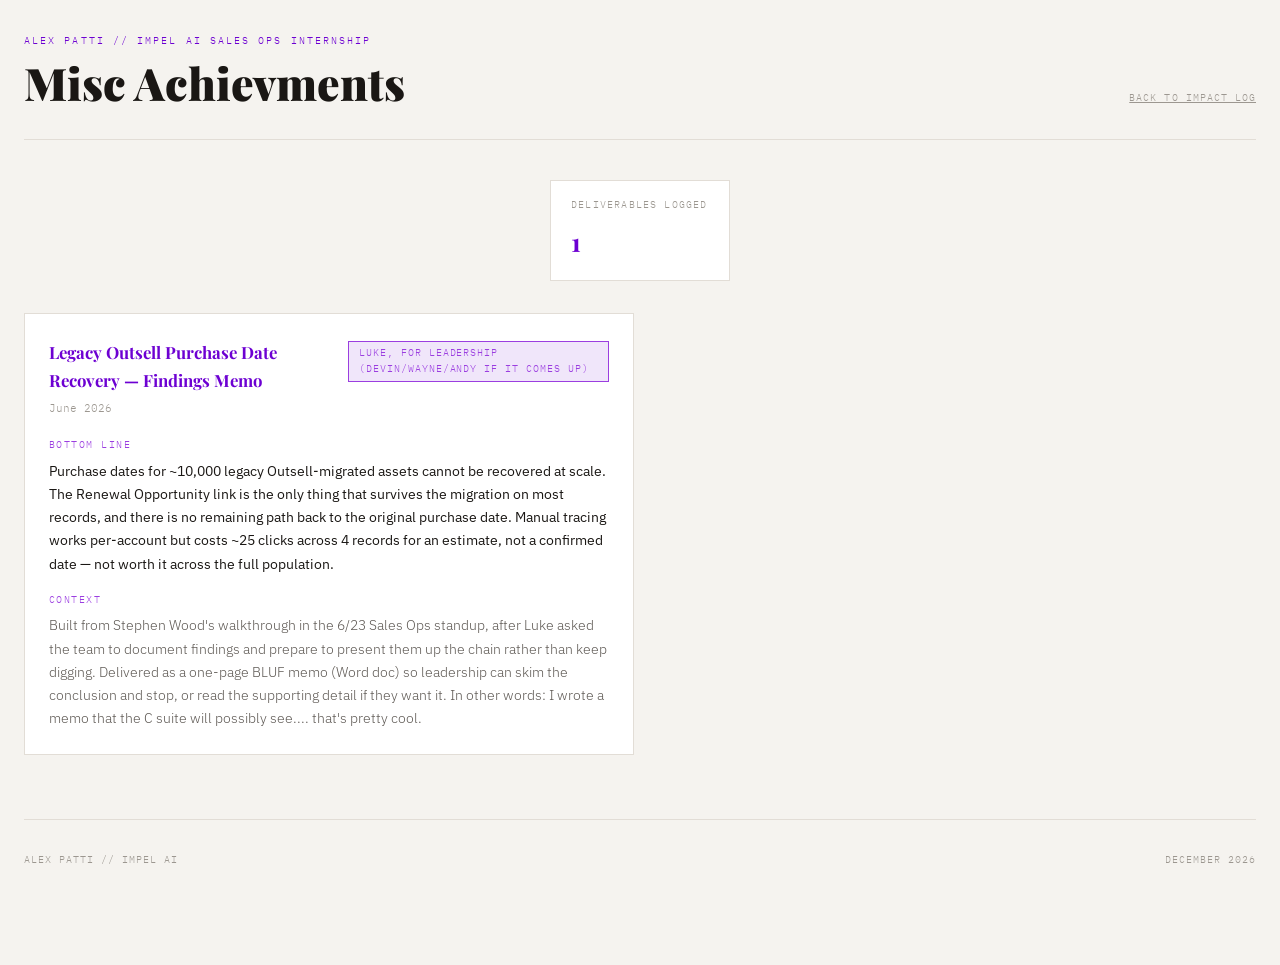
==== deliverables.html @ 8d57edb6 "initial commit" ====
<!DOCTYPE html>
<html lang="en">
<head>
<meta charset="UTF-8">
<meta name="viewport" content="width=device-width, initial-scale=1.0">
<title>Impel // Misc Achievments</title>
<link href="https://fonts.googleapis.com/css2?family=Playfair+Display:wght@400;700;900&family=IBM+Plex+Mono:wght@300;400;500&family=IBM+Plex+Sans:wght@300;400;500&display=swap" rel="stylesheet">
<style>
  :root {
    --bg: #F5F3EF;
    --surface: #FFFFFF;
    --border: #E2DDD6;
    --border-strong: #C9C3BA;
    --accent: #6D00D2;
    --accent-dim: #9B3EE0;
    --accent-light: #F0E6FA;
    --text: #1A1714;
    --text-muted: #5C5752;
    --text-dim: #9C9790;
    --green: #1A7A45;
    --green-bg: #EAF5EF;
    --amber: #9A6200;
    --amber-bg: #FDF3DC;
    --red: #B83030;
  }
  * { margin: 0; padding: 0; box-sizing: border-box; }
  body {
    background: var(--bg);
    color: var(--text);
    font-family: 'IBM Plex Sans', sans-serif;
    font-weight: 300;
    line-height: 1.7;
    padding: 2rem 1.5rem 6rem;
    max-width: 1500px;
    margin: 0 auto;
  }
  .header {
    border-bottom: 1px solid var(--border);
    padding-bottom: 2rem;
    margin-bottom: 2.5rem;
    display: flex;
    justify-content: space-between;
    align-items: flex-end;
  }
  .label {
    font-family: 'IBM Plex Mono', monospace;
    font-size: 0.65rem;
    letter-spacing: 0.2em;
    color: var(--accent);
    text-transform: uppercase;
    margin-bottom: 0.5rem;
  }
  h1 {
    font-family: 'Playfair Display', serif;
    font-size: clamp(1.8rem, 5vw, 2.8rem);
    font-weight: 900;
    line-height: 1.1;
    color: var(--text);
  }
  .back-link {
    font-family: 'IBM Plex Mono', monospace;
    font-size: 0.65rem;
    letter-spacing: 0.1em;
    text-transform: uppercase;
    color: var(--text-dim);
    text-decoration: underline;
  }
  .back-link:hover { color: var(--accent); }
  .totals-bar {
    display: flex;
    justify-content: center;
    gap: 0.75rem;
    margin-bottom: 2rem;
  }
  .total-card {
    background: var(--surface);
    border: 1px solid var(--border);
    padding: 1rem 1.25rem;
    width: 180px;
  }
  .total-card .tl {
    font-family: 'IBM Plex Mono', monospace;
    font-size: 0.62rem;
    letter-spacing: 0.12em;
    text-transform: uppercase;
    color: var(--text-dim);
    margin-bottom: 0.4rem;
  }
  .total-card .tv {
    font-family: 'Playfair Display', serif;
    font-size: 1.6rem;
    font-weight: 700;
    color: var(--accent);
  }
  #entries-list {
    display: grid;
    grid-template-columns: 1fr 1fr;
    gap: 0.75rem;
  }
  .empty-state {
    grid-column: 1 / -1;
    text-align: center;
    padding: 3rem 0;
    font-family: 'IBM Plex Mono', monospace;
    font-size: 0.72rem;
    color: var(--text-dim);
    letter-spacing: 0.1em;
    border: 1px dashed var(--border);
    background: var(--surface);
  }
  .entry {
    background: var(--surface);
    border: 1px solid var(--border);
    padding: 1.5rem;
    transition: border-color 0.2s, box-shadow 0.2s;
  }
  .entry:hover {
    border-color: var(--accent-dim);
    box-shadow: 0 0 0 3px var(--accent-light);
  }
  .entry-head {
    display: flex;
    justify-content: space-between;
    align-items: flex-start;
    margin-bottom: 1.25rem;
  }
  .entry-name {
    font-family: 'Playfair Display', serif;
    font-size: 1.05rem;
    font-weight: 700;
    color: var(--accent);
  }
  .entry-date {
    font-family: 'IBM Plex Mono', monospace;
    font-size: 0.68rem;
    color: var(--text-dim);
    margin-top: 0.25rem;
  }
  .status-badge {
    font-family: 'IBM Plex Mono', monospace;
    font-size: 0.6rem;
    letter-spacing: 0.1em;
    text-transform: uppercase;
    padding: 0.2rem 0.6rem;
    flex-shrink: 1;
    min-width: 0;
    margin-left: 1rem;
    margin-top: 0.2rem;
    border: 1px solid var(--accent-dim);
    color: var(--accent-dim);
    background: var(--accent-light);
    white-space: normal;
    text-align: left;
  }
  .field { margin-bottom: 1rem; }
  .field:last-of-type { margin-bottom: 0; }
  .field-label {
    font-family: 'IBM Plex Mono', monospace;
    font-size: 0.62rem;
    letter-spacing: 0.15em;
    text-transform: uppercase;
    color: var(--accent-dim);
    margin-bottom: 0.35rem;
  }
  .field-val {
    font-size: 0.88rem;
    color: var(--text-muted);
    line-height: 1.65;
  }
  .field-val.highlight {
    color: var(--text);
    font-weight: 400;
  }
  .footer {
    margin-top: 4rem;
    padding-top: 2rem;
    border-top: 1px solid var(--border);
    font-family: 'IBM Plex Mono', monospace;
    font-size: 0.62rem;
    color: var(--text-dim);
    letter-spacing: 0.1em;
    display: flex;
    justify-content: space-between;
  }
  .footer-right {
    display: flex;
    gap: 1rem;
    align-items: center;
  }
  .footer-link {
    color: var(--text-dim);
    text-decoration: underline;
    font-family: 'IBM Plex Mono', monospace;
    font-size: 0.62rem;
    letter-spacing: 0.1em;
  }
  .footer-link:hover { color: var(--accent); }
  @media (max-width: 600px) {
    #entries-list { grid-template-columns: 1fr; }
    .totals-bar { flex-direction: column; align-items: center; }
    .header { flex-direction: column; align-items: flex-start; gap: 0.5rem; }
    .footer { flex-direction: column; gap: 0.5rem; }
  }
</style>
</head>
<body>
<div class="header">
  <div>
    <div class="label">Alex Patti // Impel AI Sales Ops Internship</div>
    <h1>Misc Achievments</h1>
  </div>
  <a class="back-link" href="index.html">Back to impact log</a>
</div>
<div class="totals-bar">
  <div class="total-card">
    <div class="tl">Deliverables logged</div>
    <div class="tv" id="stat-count">0</div>
  </div>
</div>
<div id="entries-list">
  <div class="empty-state">Loading…</div>
</div>
<div class="footer">
  <span>ALEX PATTI // IMPEL AI</span>
  <div class="footer-right">
    <span id="footer-date"></span>
  </div>
</div>
<script>
function escHtml(str) {
  return String(str)
    .replace(/&/g, '&amp;')
    .replace(/</g, '&lt;')
    .replace(/>/g, '&gt;')
    .replace(/"/g, '&quot;')
    .replace(/'/g, '&#39;');
}
function render(entries) {
  const list = document.getElementById('entries-list');
  list.innerHTML = '';
  if (entries.length === 0) {
    list.innerHTML = '<div class="empty-state">No deliverables logged yet</div>';
  }
  entries.forEach(e => {
    const div = document.createElement('div');
    div.className = 'entry';
    div.innerHTML = `
      <div class="entry-head">
        <div>
          <div class="entry-name">${escHtml(e.name)}</div>
          <div class="entry-date">${escHtml(e.date || '')}</div>
        </div>
        <span class="status-badge">${escHtml(e.audience || '')}</span>
      </div>
      <div class="field">
        <div class="field-label">Bottom line</div>
        <div class="field-val highlight">${escHtml(e.summary)}</div>
      </div>
      <div class="field">
        <div class="field-label">Context</div>
        <div class="field-val">${escHtml(e.context)}</div>
      </div>
    `;
    list.appendChild(div);
  });
  document.getElementById('stat-count').textContent = entries.length;
  document.getElementById('footer-date').textContent = new Date().toLocaleDateString('en-US', { month: 'long', year: 'numeric' }).toUpperCase();
}
fetch('data.json')
  .then(res => res.json())
  .then(data => render(data.deliverables || []))
  .catch(err => {
    document.getElementById('entries-list').innerHTML = '<div class="empty-state">Could not load data.json</div>';
    console.error(err);
  });
</script>
</body>
</html>
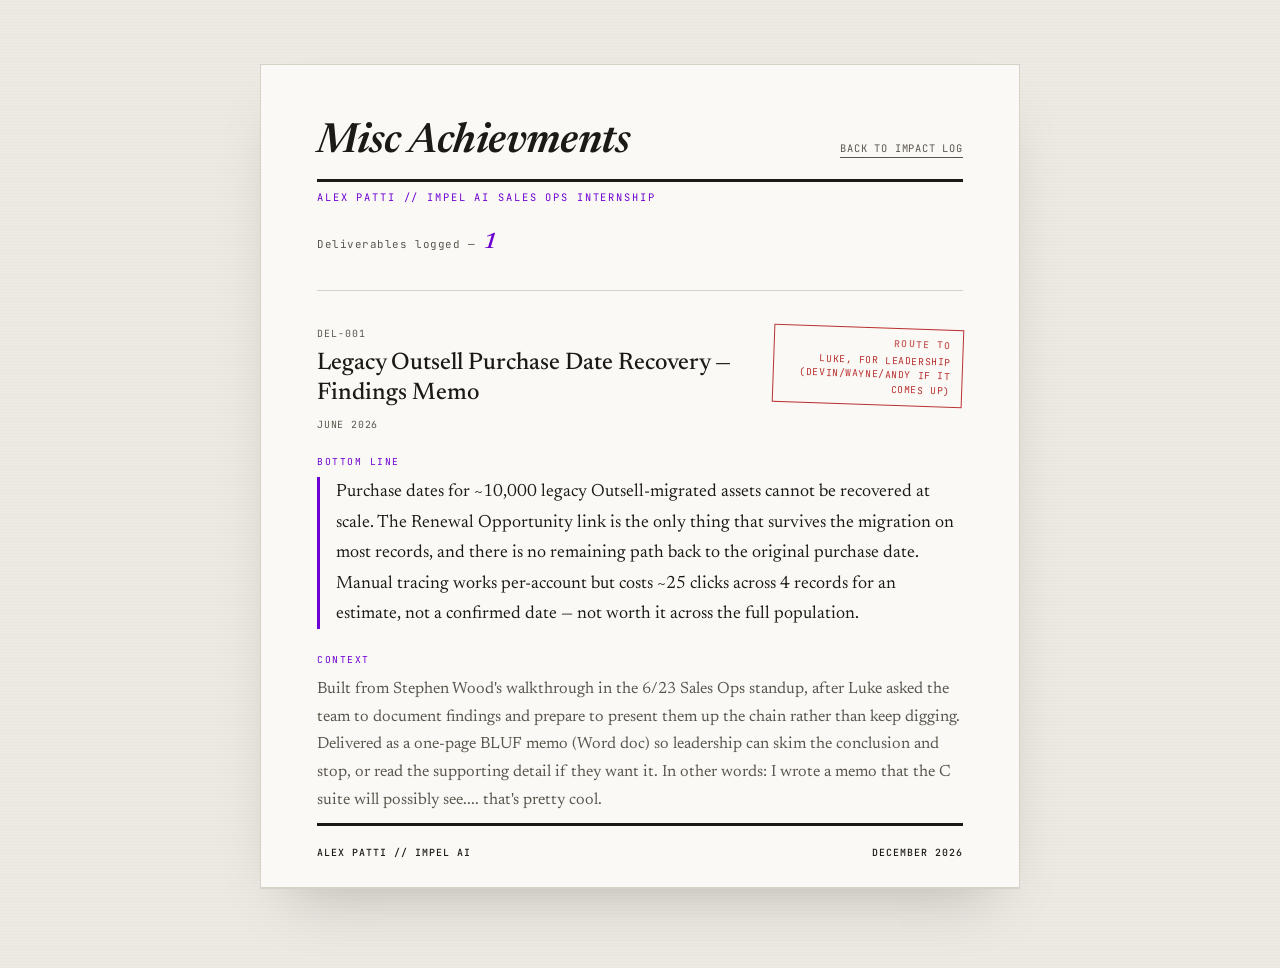
==== commit 87d8d89a: "Updated Misc Achievments page. Redesigned it." ====
--- a/deliverables.html
+++ b/deliverables.html
@@ -4,226 +4,241 @@
 <meta charset="UTF-8">
 <meta name="viewport" content="width=device-width, initial-scale=1.0">
 <title>Impel // Misc Achievments</title>
-<link href="https://fonts.googleapis.com/css2?family=Playfair+Display:wght@400;700;900&family=IBM+Plex+Mono:wght@300;400;500&family=IBM+Plex+Sans:wght@300;400;500&display=swap" rel="stylesheet">
+<link href="https://fonts.googleapis.com/css2?family=Newsreader:ital,opsz,wght@0,72,400;0,72,500;0,72,600;1,72,400;1,72,500&family=JetBrains+Mono:wght@400;500;600;700&display=swap" rel="stylesheet">
 <style>
   :root {
-    --bg: #F5F3EF;
-    --surface: #FFFFFF;
-    --border: #E2DDD6;
-    --border-strong: #C9C3BA;
+    --bg: #EDEAE3;
+    --paper: #FBF9F5;
+    --ink: #1C1A17;
+    --ink-soft: #5A564E;
+    --rule: #D8D2C6;
     --accent: #6D00D2;
-    --accent-dim: #9B3EE0;
-    --accent-light: #F0E6FA;
-    --text: #1A1714;
-    --text-muted: #5C5752;
-    --text-dim: #9C9790;
-    --green: #1A7A45;
-    --green-bg: #EAF5EF;
-    --amber: #9A6200;
-    --amber-bg: #FDF3DC;
-    --red: #B83030;
+    --stamp: #B83030;
   }
   * { margin: 0; padding: 0; box-sizing: border-box; }
+ 
   body {
     background: var(--bg);
-    color: var(--text);
-    font-family: 'IBM Plex Sans', sans-serif;
-    font-weight: 300;
-    line-height: 1.7;
-    padding: 2rem 1.5rem 6rem;
-    max-width: 1500px;
+    background-image:
+      repeating-linear-gradient(0deg, rgba(0,0,0,0.015) 0px, rgba(0,0,0,0.015) 1px, transparent 1px, transparent 3px);
+    color: var(--ink);
+    font-family: 'Newsreader', serif;
+    font-weight: 400;
+    padding: 4rem 1.5rem 5rem;
+  }
+ 
+  .sheet {
+    max-width: 760px;
     margin: 0 auto;
-  }
-  .header {
-    border-bottom: 1px solid var(--border);
-    padding-bottom: 2rem;
-    margin-bottom: 2.5rem;
+    background: var(--paper);
+    border: 1px solid var(--rule);
+    box-shadow: 0 1px 0 var(--rule), 0 30px 60px -30px rgba(0,0,0,0.25);
+    padding: 3.5rem 3.5rem 0;
+    position: relative;
+  }
+ 
+  /* Masthead */
+  .masthead {
     display: flex;
     justify-content: space-between;
-    align-items: flex-end;
-  }
+    align-items: baseline;
+    border-bottom: 3px solid var(--ink);
+    padding-bottom: 1rem;
+    margin-bottom: 0.5rem;
+  }
+  .masthead h1 {
+    font-size: clamp(2rem, 6vw, 2.6rem);
+    font-weight: 600;
+    font-style: italic;
+    letter-spacing: -0.01em;
+  }
+  .back-link {
+    font-family: 'JetBrains Mono', monospace;
+    font-size: 0.65rem;
+    letter-spacing: 0.08em;
+    text-transform: uppercase;
+    color: var(--ink-soft);
+    text-decoration: none;
+    border-bottom: 1px solid var(--ink-soft);
+    padding-bottom: 2px;
+    white-space: nowrap;
+    margin-left: 2rem;
+  }
+  .back-link:hover { color: var(--accent); border-color: var(--accent); }
+ 
   .label {
-    font-family: 'IBM Plex Mono', monospace;
+    font-family: 'JetBrains Mono', monospace;
     font-size: 0.65rem;
-    letter-spacing: 0.2em;
+    letter-spacing: 0.18em;
+    text-transform: uppercase;
     color: var(--accent);
-    text-transform: uppercase;
-    margin-bottom: 0.5rem;
-  }
-  h1 {
-    font-family: 'Playfair Display', serif;
-    font-size: clamp(1.8rem, 5vw, 2.8rem);
-    font-weight: 900;
-    line-height: 1.1;
-    color: var(--text);
-  }
-  .back-link {
-    font-family: 'IBM Plex Mono', monospace;
-    font-size: 0.65rem;
-    letter-spacing: 0.1em;
-    text-transform: uppercase;
-    color: var(--text-dim);
-    text-decoration: underline;
-  }
-  .back-link:hover { color: var(--accent); }
-  .totals-bar {
-    display: flex;
-    justify-content: center;
-    gap: 0.75rem;
-    margin-bottom: 2rem;
-  }
-  .total-card {
-    background: var(--surface);
-    border: 1px solid var(--border);
-    padding: 1rem 1.25rem;
-    width: 180px;
-  }
-  .total-card .tl {
-    font-family: 'IBM Plex Mono', monospace;
-    font-size: 0.62rem;
-    letter-spacing: 0.12em;
-    text-transform: uppercase;
-    color: var(--text-dim);
-    margin-bottom: 0.4rem;
-  }
-  .total-card .tv {
-    font-family: 'Playfair Display', serif;
-    font-size: 1.6rem;
-    font-weight: 700;
+    margin-bottom: 1.75rem;
+  }
+ 
+  /* Tally line */
+  .tally {
+    font-family: 'JetBrains Mono', monospace;
+    font-size: 0.68rem;
+    letter-spacing: 0.05em;
+    color: var(--ink-soft);
+    display: flex;
+    align-items: baseline;
+    gap: 0.5rem;
+    padding-bottom: 2.25rem;
+    margin-bottom: 2.25rem;
+    border-bottom: 1px solid var(--rule);
+  }
+  .tally .num {
+    font-family: 'Newsreader', serif;
+    font-style: italic;
+    font-weight: 600;
+    font-size: 1.4rem;
     color: var(--accent);
   }
-  #entries-list {
-    display: grid;
-    grid-template-columns: 1fr 1fr;
-    gap: 0.75rem;
-  }
-  .empty-state {
-    grid-column: 1 / -1;
-    text-align: center;
-    padding: 3rem 0;
-    font-family: 'IBM Plex Mono', monospace;
-    font-size: 0.72rem;
-    color: var(--text-dim);
-    letter-spacing: 0.1em;
-    border: 1px dashed var(--border);
-    background: var(--surface);
-  }
+ 
+  /* Entries */
+  #entries-list { display: flex; flex-direction: column; }
+ 
   .entry {
-    background: var(--surface);
-    border: 1px solid var(--border);
-    padding: 1.5rem;
-    transition: border-color 0.2s, box-shadow 0.2s;
-  }
-  .entry:hover {
-    border-color: var(--accent-dim);
-    box-shadow: 0 0 0 3px var(--accent-light);
-  }
-  .entry-head {
+    position: relative;
+    padding-bottom: 2.75rem;
+    margin-bottom: 2.75rem;
+    border-bottom: 1px solid var(--rule);
+  }
+  .entry:last-child { border-bottom: none; margin-bottom: 0; padding-bottom: 0.5rem; }
+ 
+  .entry-top {
     display: flex;
     justify-content: space-between;
     align-items: flex-start;
-    margin-bottom: 1.25rem;
-  }
-  .entry-name {
-    font-family: 'Playfair Display', serif;
-    font-size: 1.05rem;
-    font-weight: 700;
-    color: var(--accent);
-  }
-  .entry-date {
-    font-family: 'IBM Plex Mono', monospace;
-    font-size: 0.68rem;
-    color: var(--text-dim);
-    margin-top: 0.25rem;
-  }
-  .status-badge {
-    font-family: 'IBM Plex Mono', monospace;
-    font-size: 0.6rem;
-    letter-spacing: 0.1em;
-    text-transform: uppercase;
-    padding: 0.2rem 0.6rem;
-    flex-shrink: 1;
-    min-width: 0;
-    margin-left: 1rem;
-    margin-top: 0.2rem;
-    border: 1px solid var(--accent-dim);
-    color: var(--accent-dim);
-    background: var(--accent-light);
-    white-space: normal;
-    text-align: left;
-  }
-  .field { margin-bottom: 1rem; }
-  .field:last-of-type { margin-bottom: 0; }
-  .field-label {
-    font-family: 'IBM Plex Mono', monospace;
-    font-size: 0.62rem;
-    letter-spacing: 0.15em;
-    text-transform: uppercase;
-    color: var(--accent-dim);
-    margin-bottom: 0.35rem;
-  }
-  .field-val {
-    font-size: 0.88rem;
-    color: var(--text-muted);
-    line-height: 1.65;
-  }
-  .field-val.highlight {
-    color: var(--text);
-    font-weight: 400;
-  }
-  .footer {
-    margin-top: 4rem;
-    padding-top: 2rem;
-    border-top: 1px solid var(--border);
-    font-family: 'IBM Plex Mono', monospace;
-    font-size: 0.62rem;
-    color: var(--text-dim);
-    letter-spacing: 0.1em;
-    display: flex;
-    justify-content: space-between;
-  }
-  .footer-right {
-    display: flex;
-    gap: 1rem;
-    align-items: center;
-  }
-  .footer-link {
-    color: var(--text-dim);
-    text-decoration: underline;
-    font-family: 'IBM Plex Mono', monospace;
+    gap: 1.5rem;
+    margin-bottom: 1.5rem;
+  }
+  .entry-id {
+    font-family: 'JetBrains Mono', monospace;
     font-size: 0.62rem;
     letter-spacing: 0.1em;
-  }
-  .footer-link:hover { color: var(--accent); }
+    color: var(--ink-soft);
+    text-transform: uppercase;
+    margin-bottom: 0.5rem;
+  }
+  .entry-name {
+    font-size: 1.5rem;
+    font-weight: 500;
+    line-height: 1.25;
+    color: var(--ink);
+  }
+  .entry-date {
+    font-family: 'JetBrains Mono', monospace;
+    font-size: 0.62rem;
+    letter-spacing: 0.08em;
+    color: var(--ink-soft);
+    text-transform: uppercase;
+    margin-top: 0.6rem;
+  }
+ 
+  .stamp {
+    flex-shrink: 0;
+    font-family: 'JetBrains Mono', monospace;
+    font-size: 0.6rem;
+    letter-spacing: 0.06em;
+    text-transform: uppercase;
+    color: var(--stamp);
+    border: 1.5px solid var(--stamp);
+    padding: 0.5rem 0.7rem;
+    text-align: right;
+    line-height: 1.5;
+    transform: rotate(2deg);
+    max-width: 190px;
+    white-space: normal;
+  }
+  .stamp::before {
+    content: 'ROUTE TO';
+    display: block;
+    font-weight: 700;
+    letter-spacing: 0.12em;
+    margin-bottom: 0.15rem;
+    opacity: 0.7;
+  }
+ 
+  .field { margin-bottom: 1.5rem; }
+  .field:last-child { margin-bottom: 0; }
+  .field-label {
+    font-family: 'JetBrains Mono', monospace;
+    font-size: 0.6rem;
+    letter-spacing: 0.16em;
+    text-transform: uppercase;
+    color: var(--accent);
+    margin-bottom: 0.6rem;
+  }
+  .field-val {
+    font-size: 1.02rem;
+    line-height: 1.7;
+    color: var(--ink-soft);
+  }
+  .field-val.highlight {
+    font-size: 1.12rem;
+    color: var(--ink);
+    padding-left: 1rem;
+    border-left: 3px solid var(--accent);
+  }
+ 
+  .empty-state {
+    text-align: center;
+    padding: 3rem 0 3.5rem;
+    font-family: 'JetBrains Mono', monospace;
+    font-size: 0.7rem;
+    letter-spacing: 0.08em;
+    color: var(--ink-soft);
+    text-transform: uppercase;
+  }
+ 
+  /* Footer */
+  .footer {
+    border-top: 3px solid var(--ink);
+    padding: 1.25rem 0 1.75rem;
+    font-family: 'JetBrains Mono', monospace;
+    font-size: 0.62rem;
+    letter-spacing: 0.1em;
+    color: var(--ink-soft);
+    display: flex;
+    justify-content: space-between;
+    text-transform: uppercase;
+  }
+  .footer span:first-child { color: var(--ink); font-weight: 500; }
+ 
   @media (max-width: 600px) {
-    #entries-list { grid-template-columns: 1fr; }
-    .totals-bar { flex-direction: column; align-items: center; }
-    .header { flex-direction: column; align-items: flex-start; gap: 0.5rem; }
-    .footer { flex-direction: column; gap: 0.5rem; }
+    body { padding: 2rem 0.75rem 3rem; }
+    .sheet { padding: 2rem 1.25rem 0; }
+    .masthead { flex-direction: column; align-items: flex-start; gap: 0.75rem; }
+    .back-link { margin-left: 0; }
+    .entry-top { flex-direction: column; }
+    .stamp { transform: none; max-width: none; text-align: left; }
   }
 </style>
 </head>
 <body>
-<div class="header">
-  <div>
-    <div class="label">Alex Patti // Impel AI Sales Ops Internship</div>
+<div class="sheet">
+  <div class="masthead">
     <h1>Misc Achievments</h1>
-  </div>
-  <a class="back-link" href="index.html">Back to impact log</a>
-</div>
-<div class="totals-bar">
-  <div class="total-card">
-    <div class="tl">Deliverables logged</div>
-    <div class="tv" id="stat-count">0</div>
-  </div>
-</div>
-<div id="entries-list">
-  <div class="empty-state">Loading…</div>
-</div>
-<div class="footer">
-  <span>ALEX PATTI // IMPEL AI</span>
-  <div class="footer-right">
-    <span id="footer-date"></span>
+    <a class="back-link" href="index.html">Back to impact log</a>
+  </div>
+  <div class="label">Alex Patti // Impel AI Sales Ops Internship</div>
+ 
+  <div class="tally">
+    <span>Deliverables logged —</span>
+    <span class="num" id="stat-count">0</span>
+  </div>
+ 
+  <div id="entries-list">
+    <div class="empty-state">Loading…</div>
+  </div>
+ 
+  <div class="footer">
+    <span>ALEX PATTI // IMPEL AI</span>
+    <div class="footer-right">
+      <span id="footer-date"></span>
+    </div>
   </div>
 </div>
 <script>
@@ -245,12 +260,13 @@
     const div = document.createElement('div');
     div.className = 'entry';
     div.innerHTML = `
-      <div class="entry-head">
+      <div class="entry-top">
         <div>
+          <div class="entry-id">${escHtml(e.id || '')}</div>
           <div class="entry-name">${escHtml(e.name)}</div>
           <div class="entry-date">${escHtml(e.date || '')}</div>
         </div>
-        <span class="status-badge">${escHtml(e.audience || '')}</span>
+        <div class="stamp">${escHtml(e.audience || '')}</div>
       </div>
       <div class="field">
         <div class="field-label">Bottom line</div>
@@ -275,4 +291,4 @@
   });
 </script>
 </body>
-</html>
+</html>
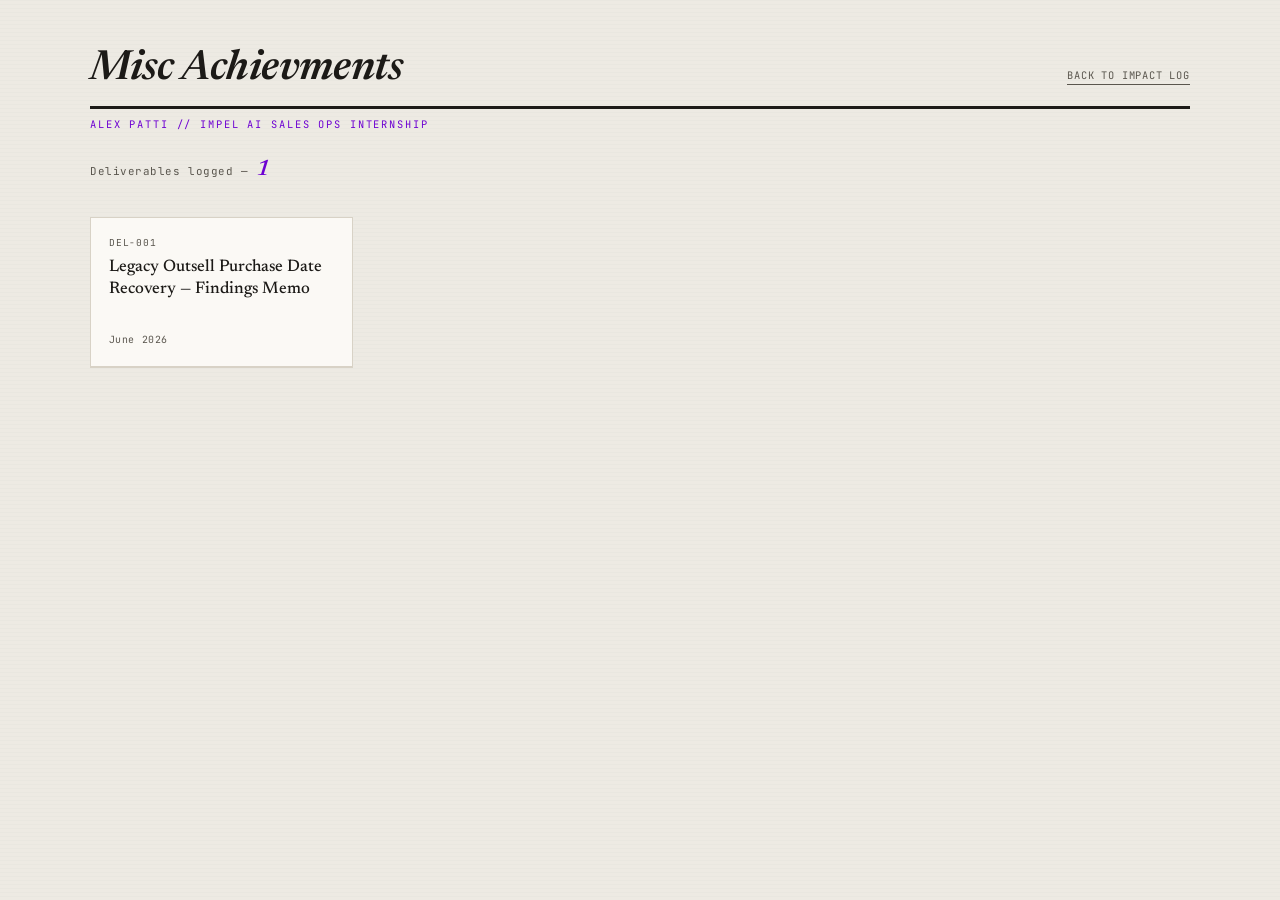
==== commit 5d139738: "Updated Misc Achievments page and should have fully squashed the scrolling bug" ====
--- a/deliverables.html
+++ b/deliverables.html
@@ -7,7 +7,8 @@
 <link href="https://fonts.googleapis.com/css2?family=Newsreader:ital,opsz,wght@0,72,400;0,72,500;0,72,600;1,72,400;1,72,500&family=JetBrains+Mono:wght@400;500;600;700&display=swap" rel="stylesheet">
 <style>
   :root {
-    --bg: #EDEAE3;
+    --bg-a: #EDEAE3;
+    --bg-b: #E9E7E0;
     --paper: #FBF9F5;
     --ink: #1C1A17;
     --ink-soft: #5A564E;
@@ -17,27 +18,29 @@
   }
   * { margin: 0; padding: 0; box-sizing: border-box; }
  
+  html, body {
+    background: var(--bg-a);
+    background-image: repeating-linear-gradient(
+      0deg,
+      var(--bg-a) 0px, var(--bg-a) 3px,
+      var(--bg-b) 3px, var(--bg-b) 4px
+    );
+  }
+ 
   body {
-    background: var(--bg);
-    background-image:
-      repeating-linear-gradient(0deg, rgba(0,0,0,0.015) 0px, rgba(0,0,0,0.015) 1px, transparent 1px, transparent 3px);
     color: var(--ink);
     font-family: 'Newsreader', serif;
     font-weight: 400;
-    padding: 4rem 1.5rem 5rem;
-  }
- 
-  .sheet {
-    max-width: 760px;
+    padding: 3rem 1.5rem 5rem;
+    min-height: 100vh;
+  }
+ 
+  .page {
+    max-width: 1100px;
     margin: 0 auto;
-    background: var(--paper);
-    border: 1px solid var(--rule);
-    box-shadow: 0 1px 0 var(--rule), 0 30px 60px -30px rgba(0,0,0,0.25);
-    padding: 3.5rem 3.5rem 0;
-    position: relative;
-  }
- 
-  /* Masthead */
+  }
+ 
+  /* ---------- Top header (page-level, sits above the grid) ---------- */
   .masthead {
     display: flex;
     justify-content: space-between;
@@ -47,7 +50,7 @@
     margin-bottom: 0.5rem;
   }
   .masthead h1 {
-    font-size: clamp(2rem, 6vw, 2.6rem);
+    font-size: clamp(1.9rem, 5vw, 2.6rem);
     font-weight: 600;
     font-style: italic;
     letter-spacing: -0.01em;
@@ -75,7 +78,6 @@
     margin-bottom: 1.75rem;
   }
  
-  /* Tally line */
   .tally {
     font-family: 'JetBrains Mono', monospace;
     font-size: 0.68rem;
@@ -84,9 +86,7 @@
     display: flex;
     align-items: baseline;
     gap: 0.5rem;
-    padding-bottom: 2.25rem;
     margin-bottom: 2.25rem;
-    border-bottom: 1px solid var(--rule);
   }
   .tally .num {
     font-family: 'Newsreader', serif;
@@ -96,45 +96,161 @@
     color: var(--accent);
   }
  
-  /* Entries */
-  #entries-list { display: flex; flex-direction: column; }
- 
-  .entry {
-    position: relative;
-    padding-bottom: 2.75rem;
-    margin-bottom: 2.75rem;
-    border-bottom: 1px solid var(--rule);
-  }
-  .entry:last-child { border-bottom: none; margin-bottom: 0; padding-bottom: 0.5rem; }
- 
-  .entry-top {
+  /* ---------- Grid of mini cards ---------- */
+  #entries-grid {
+    display: grid;
+    grid-template-columns: repeat(4, 1fr);
+    gap: 1rem;
+    transition: filter 0.35s ease, opacity 0.35s ease;
+  }
+  #entries-grid.blurred {
+    filter: blur(6px) brightness(0.92);
+    opacity: 0.6;
+    pointer-events: none;
+  }
+ 
+  .empty-state {
+    grid-column: 1 / -1;
+    text-align: center;
+    padding: 3rem 0 3.5rem;
+    font-family: 'JetBrains Mono', monospace;
+    font-size: 0.7rem;
+    letter-spacing: 0.08em;
+    color: var(--ink-soft);
+    text-transform: uppercase;
+  }
+ 
+  .mini-card {
+    background: var(--paper);
+    border: 1px solid var(--rule);
+    padding: 1.1rem 1.1rem 1.25rem;
+    cursor: pointer;
+    text-align: left;
+    font-family: inherit;
+    color: inherit;
+    box-shadow: 0 1px 0 var(--rule);
+    transition: border-color 0.18s ease, box-shadow 0.18s ease, transform 0.18s ease;
+    min-height: 150px;
+    display: flex;
+    flex-direction: column;
+  }
+  .mini-card:hover {
+    border-color: var(--accent);
+    box-shadow: 0 4px 14px -6px rgba(0,0,0,0.25);
+    transform: translateY(-2px);
+  }
+  .mini-card:focus-visible {
+    outline: 2px solid var(--accent);
+    outline-offset: 2px;
+  }
+  .mini-card.is-source {
+    visibility: hidden;
+  }
+  .mini-id {
+    font-family: 'JetBrains Mono', monospace;
+    font-size: 0.6rem;
+    letter-spacing: 0.1em;
+    color: var(--ink-soft);
+    text-transform: uppercase;
+    margin-bottom: 0.55rem;
+  }
+  .mini-name {
+    font-size: 1.05rem;
+    font-weight: 500;
+    line-height: 1.3;
+    color: var(--ink);
+    flex-grow: 1;
+  }
+  .mini-date {
+    font-family: 'JetBrains Mono', monospace;
+    font-size: 0.62rem;
+    letter-spacing: 0.06em;
+    color: var(--ink-soft);
+    margin-top: 0.75rem;
+  }
+ 
+  /* ---------- Backdrop ---------- */
+  .backdrop {
+    position: fixed;
+    inset: 0;
+    background: rgba(28, 26, 23, 0.28);
+    backdrop-filter: blur(2px);
+    opacity: 0;
+    pointer-events: none;
+    transition: opacity 0.3s ease;
+    z-index: 50;
+  }
+  .backdrop.visible {
+    opacity: 1;
+    pointer-events: auto;
+  }
+ 
+  /* ---------- Expanded (detail) card ---------- */
+  .detail-card {
+    position: fixed;
+    z-index: 60;
+    background: var(--paper);
+    border: 1px solid var(--rule);
+    box-shadow: 0 30px 60px -20px rgba(0,0,0,0.35);
+    padding: 2.25rem 2.5rem 1.5rem;
+    overflow: hidden;
+    visibility: hidden;
+  }
+  .detail-card.animating,
+  .detail-card.open {
+    visibility: visible;
+  }
+ 
+  .detail-close {
+    position: absolute;
+    top: 1.1rem;
+    right: 1.1rem;
+    width: 2rem;
+    height: 2rem;
+    border: 1px solid var(--rule);
+    background: var(--paper);
+    color: var(--ink-soft);
+    font-family: 'JetBrains Mono', monospace;
+    font-size: 0.95rem;
+    line-height: 1;
+    cursor: pointer;
+    display: flex;
+    align-items: center;
+    justify-content: center;
+    transition: border-color 0.15s ease, color 0.15s ease;
+  }
+  .detail-close:hover { border-color: var(--accent); color: var(--accent); }
+ 
+  .detail-id {
+    font-family: 'JetBrains Mono', monospace;
+    font-size: 0.62rem;
+    letter-spacing: 0.1em;
+    color: var(--ink-soft);
+    text-transform: uppercase;
+    margin-bottom: 0.5rem;
+  }
+  .detail-name {
+    font-size: 1.5rem;
+    font-weight: 500;
+    line-height: 1.25;
+    color: var(--ink);
+    padding-right: 2.5rem;
+  }
+  .detail-date {
+    font-family: 'JetBrains Mono', monospace;
+    font-size: 0.62rem;
+    letter-spacing: 0.08em;
+    color: var(--ink-soft);
+    text-transform: uppercase;
+    margin-top: 0.6rem;
+  }
+ 
+  .detail-top {
     display: flex;
     justify-content: space-between;
     align-items: flex-start;
     gap: 1.5rem;
     margin-bottom: 1.5rem;
-  }
-  .entry-id {
-    font-family: 'JetBrains Mono', monospace;
-    font-size: 0.62rem;
-    letter-spacing: 0.1em;
-    color: var(--ink-soft);
-    text-transform: uppercase;
-    margin-bottom: 0.5rem;
-  }
-  .entry-name {
-    font-size: 1.5rem;
-    font-weight: 500;
-    line-height: 1.25;
-    color: var(--ink);
-  }
-  .entry-date {
-    font-family: 'JetBrains Mono', monospace;
-    font-size: 0.62rem;
-    letter-spacing: 0.08em;
-    color: var(--ink-soft);
-    text-transform: uppercase;
-    margin-top: 0.6rem;
   }
  
   .stamp {
@@ -162,7 +278,7 @@
   }
  
   .field { margin-bottom: 1.5rem; }
-  .field:last-child { margin-bottom: 0; }
+  .field:last-of-type { margin-bottom: 0; }
   .field-label {
     font-family: 'JetBrains Mono', monospace;
     font-size: 0.6rem;
@@ -183,42 +299,38 @@
     border-left: 3px solid var(--accent);
   }
  
-  .empty-state {
-    text-align: center;
-    padding: 3rem 0 3.5rem;
-    font-family: 'JetBrains Mono', monospace;
-    font-size: 0.7rem;
-    letter-spacing: 0.08em;
-    color: var(--ink-soft);
-    text-transform: uppercase;
-  }
- 
-  /* Footer */
-  .footer {
+  .detail-footer {
     border-top: 3px solid var(--ink);
-    padding: 1.25rem 0 1.75rem;
+    padding: 1.1rem 0 0.25rem;
+    margin-top: 1.75rem;
     font-family: 'JetBrains Mono', monospace;
     font-size: 0.62rem;
     letter-spacing: 0.1em;
-    color: var(--ink-soft);
-    display: flex;
-    justify-content: space-between;
-    text-transform: uppercase;
-  }
-  .footer span:first-child { color: var(--ink); font-weight: 500; }
- 
+    color: var(--ink);
+    font-weight: 500;
+    text-transform: uppercase;
+  }
+ 
+  @media (max-width: 900px) {
+    #entries-grid { grid-template-columns: repeat(2, 1fr); }
+  }
   @media (max-width: 600px) {
     body { padding: 2rem 0.75rem 3rem; }
-    .sheet { padding: 2rem 1.25rem 0; }
+    #entries-grid { grid-template-columns: 1fr; }
     .masthead { flex-direction: column; align-items: flex-start; gap: 0.75rem; }
     .back-link { margin-left: 0; }
-    .entry-top { flex-direction: column; }
+    .detail-top { flex-direction: column; }
     .stamp { transform: none; max-width: none; text-align: left; }
+    .detail-card { padding: 1.75rem 1.5rem 1.25rem; }
+  }
+ 
+  @media (prefers-reduced-motion: reduce) {
+    #entries-grid, .backdrop, .detail-card { transition: none !important; }
   }
 </style>
 </head>
 <body>
-<div class="sheet">
+<div class="page">
   <div class="masthead">
     <h1>Misc Achievments</h1>
     <a class="back-link" href="index.html">Back to impact log</a>
@@ -230,18 +342,18 @@
     <span class="num" id="stat-count">0</span>
   </div>
  
-  <div id="entries-list">
+  <div id="entries-grid">
     <div class="empty-state">Loading…</div>
   </div>
- 
-  <div class="footer">
-    <span>ALEX PATTI // IMPEL AI</span>
-    <div class="footer-right">
-      <span id="footer-date"></span>
-    </div>
-  </div>
 </div>
+ 
+<div class="backdrop" id="backdrop"></div>
+ 
 <script>
+/* ---------------------------------------------------------------
+   Data note: "date" must be formatted as x/xx/xx, e.g. "6/23/26"
+   --------------------------------------------------------------- */
+ 
 function escHtml(str) {
   return String(str)
     .replace(/&/g, '&amp;')
@@ -250,43 +362,195 @@
     .replace(/"/g, '&quot;')
     .replace(/'/g, '&#39;');
 }
+ 
+let DATA = [];
+let activeCard = null;
+let isAnimating = false;
+ 
+function buildDetailHTML(e) {
+  return `
+    <button class="detail-close" aria-label="Close">&times;</button>
+    <div class="detail-top">
+      <div>
+        <div class="detail-id">${escHtml(e.id || '')}</div>
+        <div class="detail-name">${escHtml(e.name)}</div>
+        <div class="detail-date">${escHtml(e.date || '')}</div>
+      </div>
+      <div class="stamp">${escHtml(e.audience || '')}</div>
+    </div>
+    <div class="field">
+      <div class="field-label">Bottom line</div>
+      <div class="field-val highlight">${escHtml(e.summary)}</div>
+    </div>
+    <div class="field">
+      <div class="field-label">Context</div>
+      <div class="field-val">${escHtml(e.context)}</div>
+    </div>
+    <div class="detail-footer">ALEX PATTI // IMPEL AI</div>
+  `;
+}
+ 
+function getTargetRect(detail) {
+  // Centered, sized to content, capped so it never exceeds the viewport.
+  const vw = window.innerWidth;
+  const vh = window.innerHeight;
+  const width = Math.min(720, vw - 48);
+  const maxHeight = vh - 64;
+ 
+  // Measure natural content height at this width without showing it yet.
+  const prevWidth = detail.style.width;
+  const prevVisibility = detail.style.visibility;
+  const prevPosition = detail.style.position;
+  detail.style.visibility = 'hidden';
+  detail.style.position = 'fixed';
+  detail.style.width = width + 'px';
+  detail.style.height = 'auto';
+  const naturalHeight = detail.scrollHeight;
+  detail.style.width = prevWidth;
+  detail.style.visibility = prevVisibility;
+  detail.style.position = prevPosition;
+ 
+  const height = Math.min(naturalHeight, maxHeight);
+  const left = (vw - width) / 2;
+  const top = Math.max(24, (vh - height) / 2);
+  return { left, top, width, height };
+}
+ 
+function openCard(miniEl, entry) {
+  if (isAnimating) return;
+  isAnimating = true;
+ 
+  const startRect = miniEl.getBoundingClientRect();
+  miniEl.classList.add('is-source');
+ 
+  const grid = document.getElementById('entries-grid');
+  grid.classList.add('blurred');
+ 
+  const backdrop = document.getElementById('backdrop');
+  backdrop.classList.add('visible');
+ 
+  const detail = document.createElement('div');
+  detail.className = 'detail-card animating';
+  detail.innerHTML = buildDetailHTML(entry);
+  document.body.appendChild(detail);
+  activeCard = { el: detail, sourceEl: miniEl };
+ 
+  // Start at the mini card's exact position/size.
+  detail.style.left = startRect.left + 'px';
+  detail.style.top = startRect.top + 'px';
+  detail.style.width = startRect.width + 'px';
+  detail.style.height = startRect.height + 'px';
+  detail.style.borderRadius = '0px';
+  detail.style.transition = 'none';
+ 
+  // Hide inner content until the card is large enough to need it (avoid flash).
+  detail.style.overflow = 'hidden';
+ 
+  const target = getTargetRect(detail);
+ 
+  requestAnimationFrame(() => {
+    detail.style.transition = 'left 0.32s cubic-bezier(.2,.8,.2,1), top 0.32s cubic-bezier(.2,.8,.2,1), width 0.32s cubic-bezier(.2,.8,.2,1), height 0.32s cubic-bezier(.2,.8,.2,1)';
+    detail.style.left = target.left + 'px';
+    detail.style.top = target.top + 'px';
+    detail.style.width = target.width + 'px';
+    detail.style.height = target.height + 'px';
+  });
+ 
+  const onEnd = (evt) => {
+    if (evt.propertyName !== 'width') return;
+    detail.removeEventListener('transitionend', onEnd);
+    // Only allow scrolling if content genuinely exceeds the final height
+    // (small tolerance to absorb subpixel rounding from the FLIP animation).
+    detail.style.overflow = (detail.scrollHeight - detail.clientHeight) > 2 ? 'auto' : 'hidden';
+    detail.classList.remove('animating');
+    detail.classList.add('open');
+    isAnimating = false;
+    detail.querySelector('.detail-close').focus();
+  };
+  detail.addEventListener('transitionend', onEnd);
+ 
+  detail.querySelector('.detail-close').addEventListener('click', closeActiveCard);
+  document.body.style.overflow = 'hidden';
+}
+ 
+function closeActiveCard() {
+  if (!activeCard || isAnimating) return;
+  isAnimating = true;
+ 
+  const { el: detail, sourceEl } = activeCard;
+  const backdrop = document.getElementById('backdrop');
+  const grid = document.getElementById('entries-grid');
+ 
+  detail.classList.remove('open');
+  detail.classList.add('animating');
+  detail.style.overflow = 'hidden';
+ 
+  const startRect = sourceEl.getBoundingClientRect();
+ 
+  requestAnimationFrame(() => {
+    detail.style.left = startRect.left + 'px';
+    detail.style.top = startRect.top + 'px';
+    detail.style.width = startRect.width + 'px';
+    detail.style.height = startRect.height + 'px';
+  });
+ 
+  backdrop.classList.remove('visible');
+  grid.classList.remove('blurred');
+ 
+  const onEnd = (evt) => {
+    if (evt.propertyName !== 'width') return;
+    detail.removeEventListener('transitionend', onEnd);
+    detail.remove();
+    sourceEl.classList.remove('is-source');
+    activeCard = null;
+    isAnimating = false;
+    document.body.style.overflow = '';
+  };
+  detail.addEventListener('transitionend', onEnd);
+}
+ 
+document.getElementById('backdrop').addEventListener('click', closeActiveCard);
+document.addEventListener('keydown', (evt) => {
+  if (evt.key === 'Escape') closeActiveCard();
+});
+window.addEventListener('resize', () => {
+  if (activeCard && activeCard.el.classList.contains('open')) {
+    const target = getTargetRect(activeCard.el);
+    activeCard.el.style.left = target.left + 'px';
+    activeCard.el.style.top = target.top + 'px';
+    activeCard.el.style.width = target.width + 'px';
+    activeCard.el.style.height = target.height + 'px';
+    activeCard.el.style.overflow = (activeCard.el.scrollHeight - target.height) > 2 ? 'auto' : 'hidden';
+  }
+});
+ 
 function render(entries) {
-  const list = document.getElementById('entries-list');
-  list.innerHTML = '';
+  DATA = entries;
+  const grid = document.getElementById('entries-grid');
+  grid.innerHTML = '';
   if (entries.length === 0) {
-    list.innerHTML = '<div class="empty-state">No deliverables logged yet</div>';
-  }
-  entries.forEach(e => {
-    const div = document.createElement('div');
-    div.className = 'entry';
-    div.innerHTML = `
-      <div class="entry-top">
-        <div>
-          <div class="entry-id">${escHtml(e.id || '')}</div>
-          <div class="entry-name">${escHtml(e.name)}</div>
-          <div class="entry-date">${escHtml(e.date || '')}</div>
-        </div>
-        <div class="stamp">${escHtml(e.audience || '')}</div>
-      </div>
-      <div class="field">
-        <div class="field-label">Bottom line</div>
-        <div class="field-val highlight">${escHtml(e.summary)}</div>
-      </div>
-      <div class="field">
-        <div class="field-label">Context</div>
-        <div class="field-val">${escHtml(e.context)}</div>
-      </div>
+    grid.innerHTML = '<div class="empty-state">No deliverables logged yet</div>';
+  }
+  entries.forEach((e, idx) => {
+    const card = document.createElement('button');
+    card.type = 'button';
+    card.className = 'mini-card';
+    card.innerHTML = `
+      <div class="mini-id">${escHtml(e.id || '')}</div>
+      <div class="mini-name">${escHtml(e.name)}</div>
+      <div class="mini-date">${escHtml(e.date || '')}</div>
     `;
-    list.appendChild(div);
+    card.addEventListener('click', () => openCard(card, e));
+    grid.appendChild(card);
   });
   document.getElementById('stat-count').textContent = entries.length;
-  document.getElementById('footer-date').textContent = new Date().toLocaleDateString('en-US', { month: 'long', year: 'numeric' }).toUpperCase();
 }
+ 
 fetch('data.json')
   .then(res => res.json())
   .then(data => render(data.deliverables || []))
   .catch(err => {
-    document.getElementById('entries-list').innerHTML = '<div class="empty-state">Could not load data.json</div>';
+    document.getElementById('entries-grid').innerHTML = '<div class="empty-state">Could not load data.json</div>';
     console.error(err);
   });
 </script>
